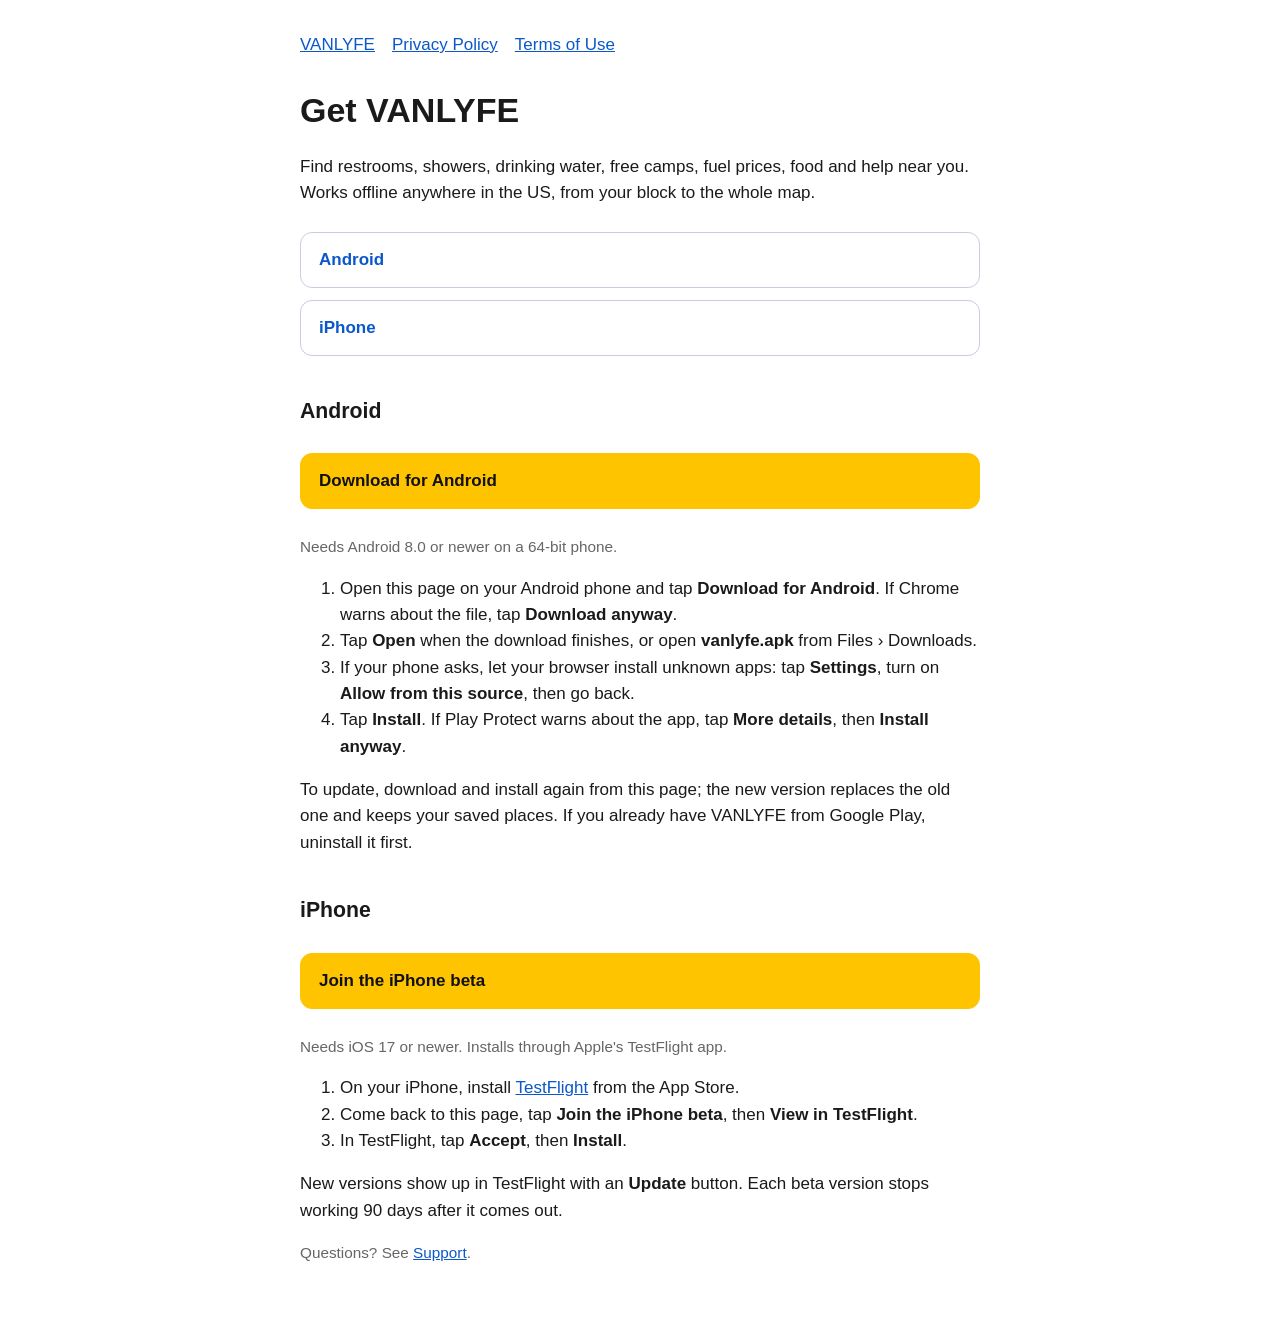
==== download.html @ e361a7fa "site" ====
<!doctype html>
<html lang="en">
<head>
<meta charset="utf-8">
<meta name="viewport" content="width=device-width, initial-scale=1">
<title>Get VANLYFE</title>
<style>
body { font: 17px/1.55 -apple-system, BlinkMacSystemFont, "Segoe UI", Roboto, Helvetica, Arial, sans-serif; color: #1a1a1a; background: #fff; max-width: 680px; margin: 0 auto; padding: 32px 20px 64px; }
h1 { font-size: 2em; margin: 0 0 .4em; }
h2 { font-size: 1.25em; margin: 1.8em 0 .4em; }
a { color: #0a58ca; }
nav { margin-bottom: 1.5em; }
nav a { margin-right: 1em; }
.muted { color: #666; font-size: .9em; }
.links { display: grid; gap: 12px; margin: 1.5em 0; }
.links a { display: block; padding: 14px 18px; border: 1px solid #ccd; border-radius: 12px; text-decoration: none; font-weight: 600; }
.links a.primary { background: #ffc400; border-color: #ffc400; color: #111; }
</style>
</head>
<body>
<nav><a href="./">VANLYFE</a><a href="privacy.html">Privacy Policy</a><a href="terms.html">Terms of Use</a></nav>
<h1>Get VANLYFE</h1>
<p>Find restrooms, showers, drinking water, free camps, fuel prices, food and help near you. Works offline anywhere in the US, from your block to the whole map.</p>
<div class="links">
  <a href="#android">Android</a>
  <a href="#iphone">iPhone</a>
</div>

<h2 id="android">Android</h2>
<div class="links">
  <a class="primary" href="https://github.com/kevinpostal/vanlife-site/releases/latest/download/vanlyfe.apk">Download for Android</a>
</div>
<p class="muted">Needs Android 8.0 or newer on a 64-bit phone.</p>
<ol>
<li>Open this page on your Android phone and tap <b>Download for Android</b>. If Chrome warns about the file, tap <b>Download anyway</b>.</li>
<li>Tap <b>Open</b> when the download finishes, or open <b>vanlyfe.apk</b> from Files › Downloads.</li>
<li>If your phone asks, let your browser install unknown apps: tap <b>Settings</b>, turn on <b>Allow from this source</b>, then go back.</li>
<li>Tap <b>Install</b>. If Play Protect warns about the app, tap <b>More details</b>, then <b>Install anyway</b>.</li>
</ol>
<p>To update, download and install again from this page; the new version replaces the old one and keeps your saved places. If you already have VANLYFE from Google Play, uninstall it first.</p>

<h2 id="iphone">iPhone</h2>
<div class="links">
  <a class="primary" href="https://testflight.apple.com/join/y41WyMHg">Join the iPhone beta</a>
</div>
<p class="muted">Needs iOS 17 or newer. Installs through Apple's TestFlight app.</p>
<ol>
<li>On your iPhone, install <a href="https://apps.apple.com/app/testflight/id899247664">TestFlight</a> from the App Store.</li>
<li>Come back to this page, tap <b>Join the iPhone beta</b>, then <b>View in TestFlight</b>.</li>
<li>In TestFlight, tap <b>Accept</b>, then <b>Install</b>.</li>
</ol>
<p>New versions show up in TestFlight with an <b>Update</b> button. Each beta version stops working 90 days after it comes out.</p>

<p class="muted">Questions? See <a href="support.html">Support</a>.</p>
</body>
</html>
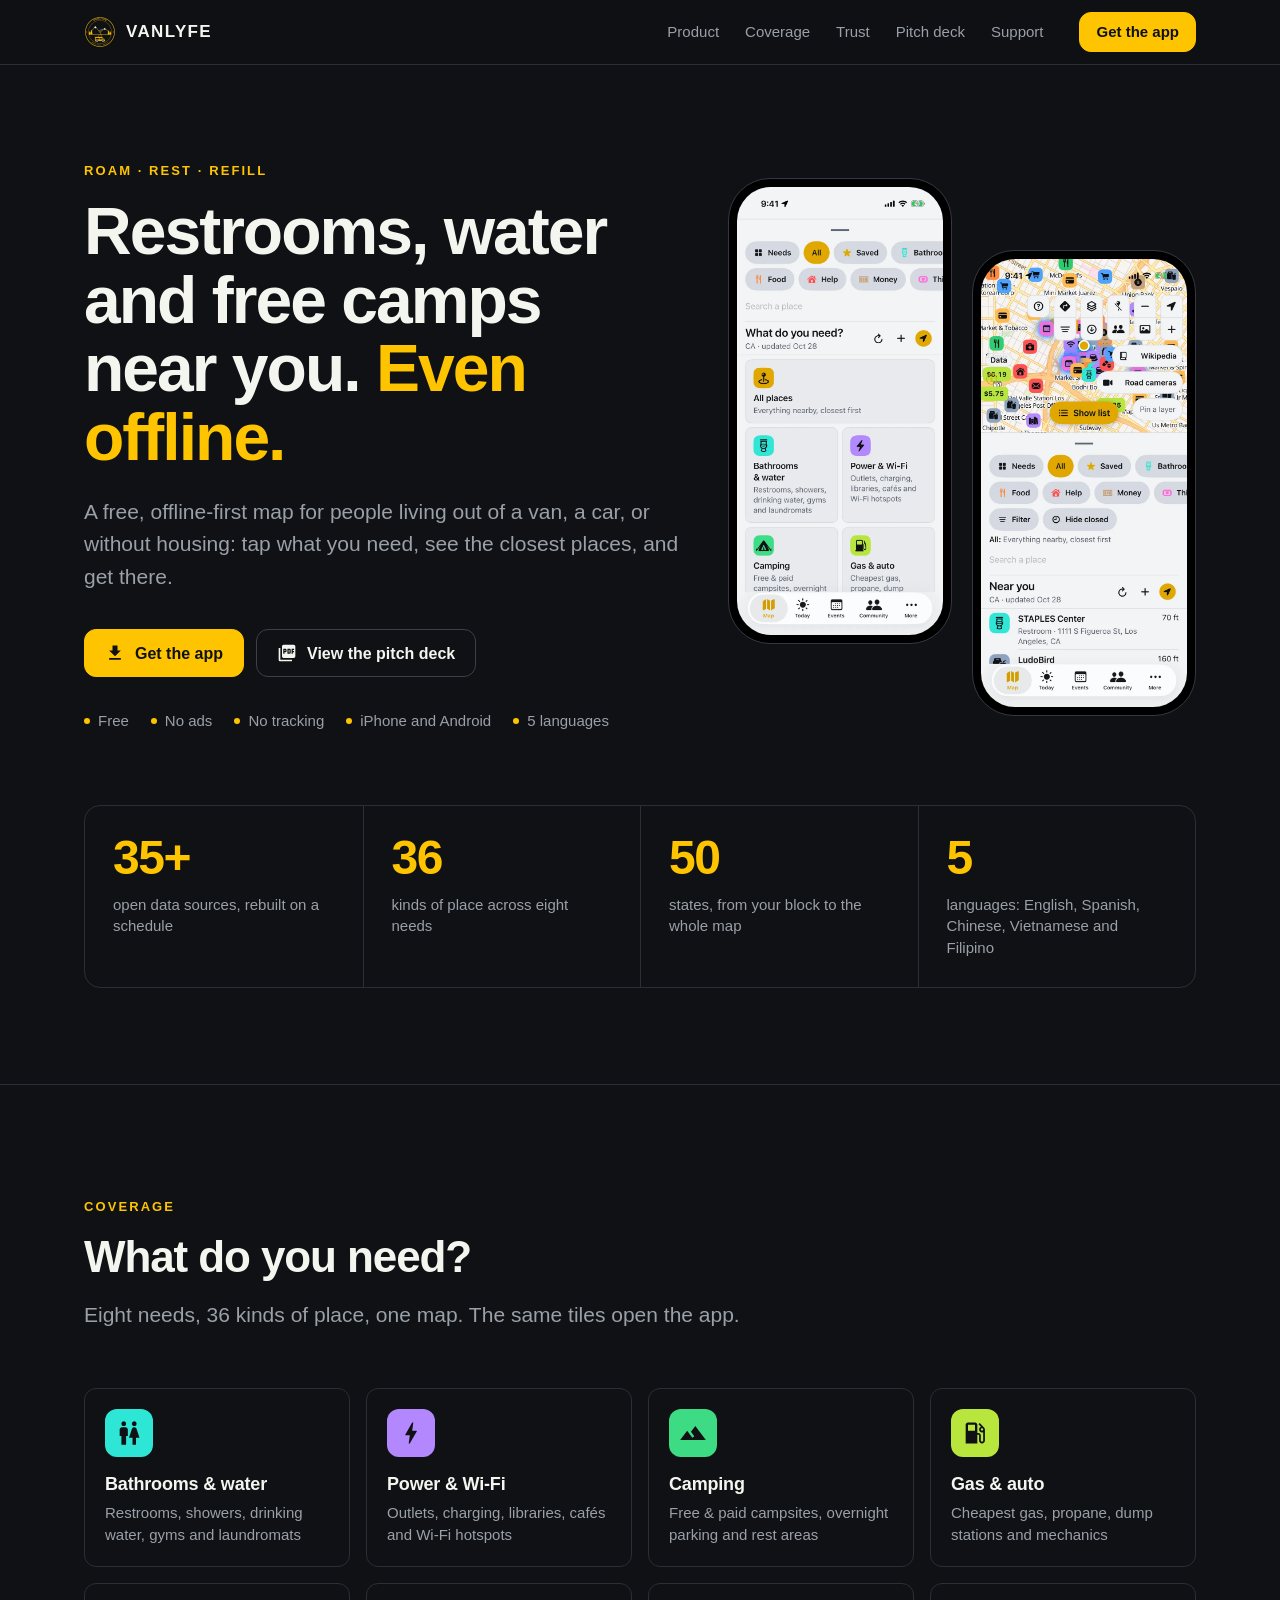
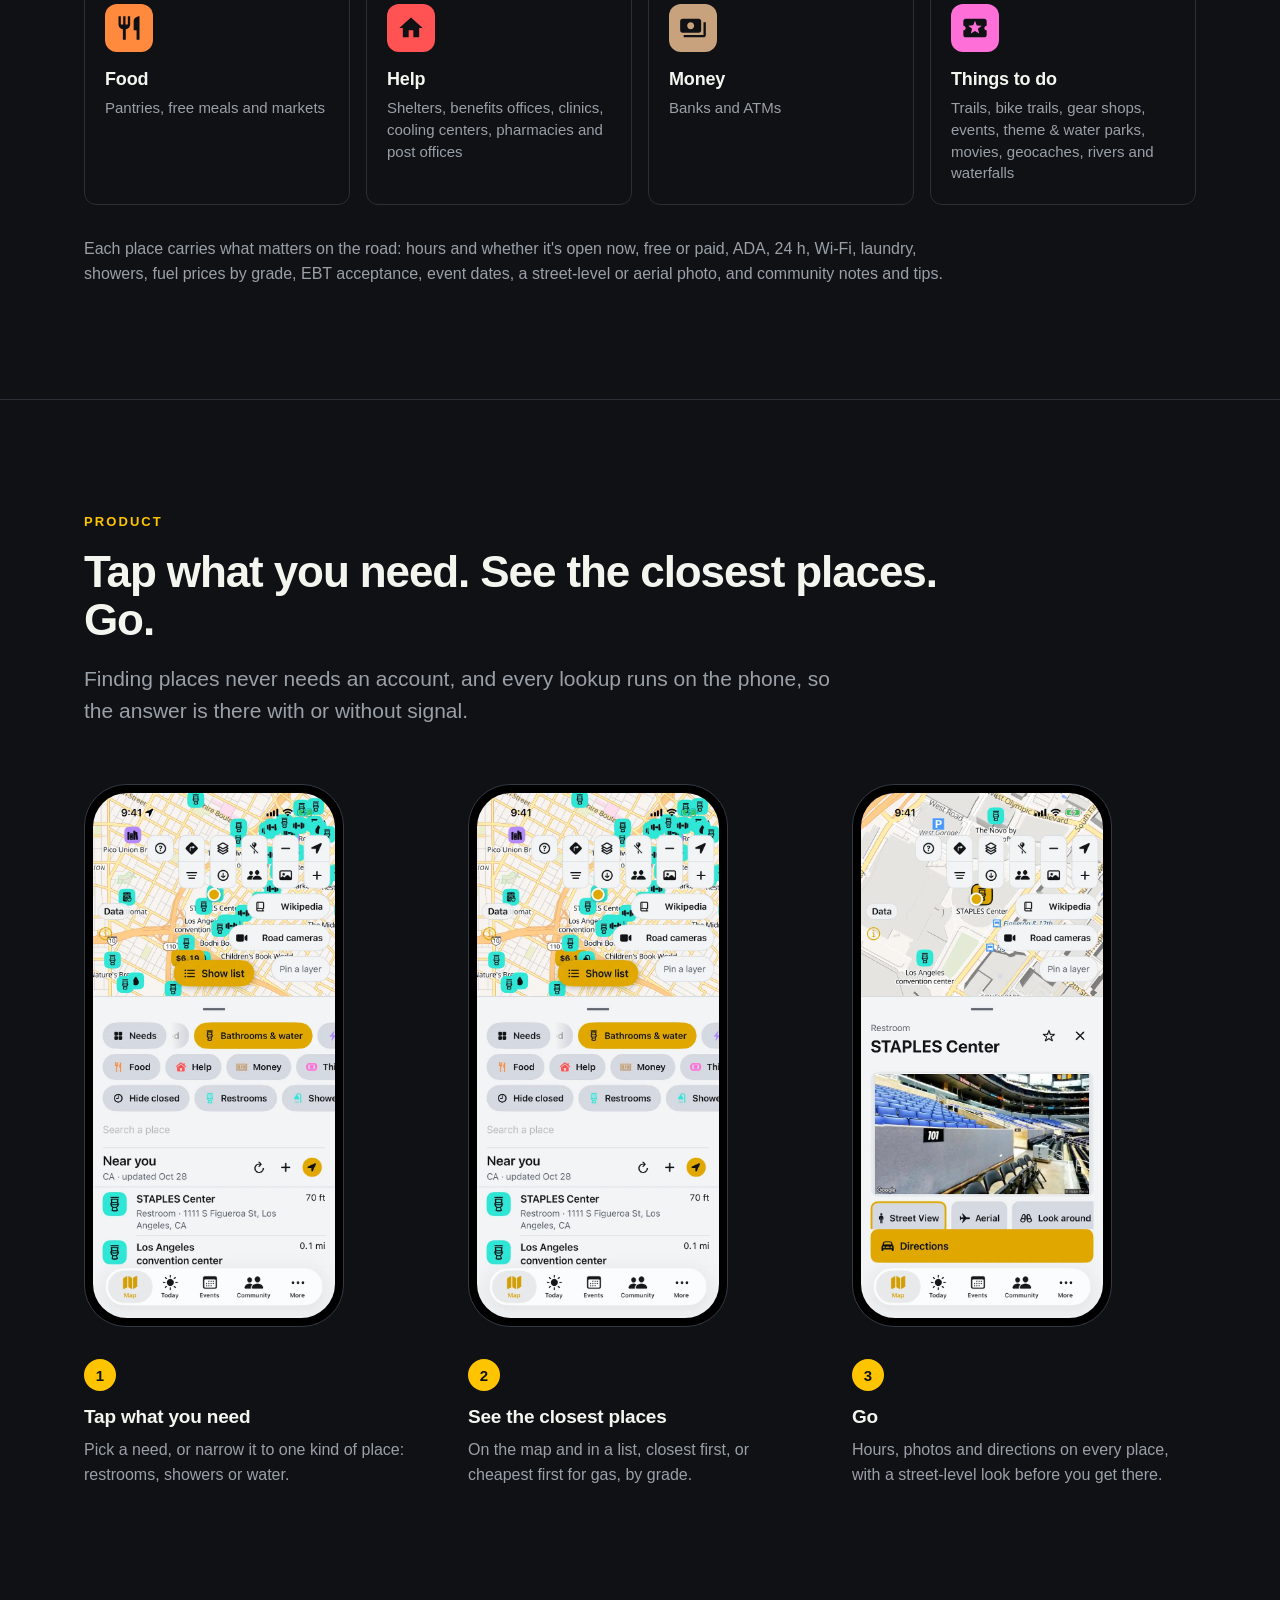
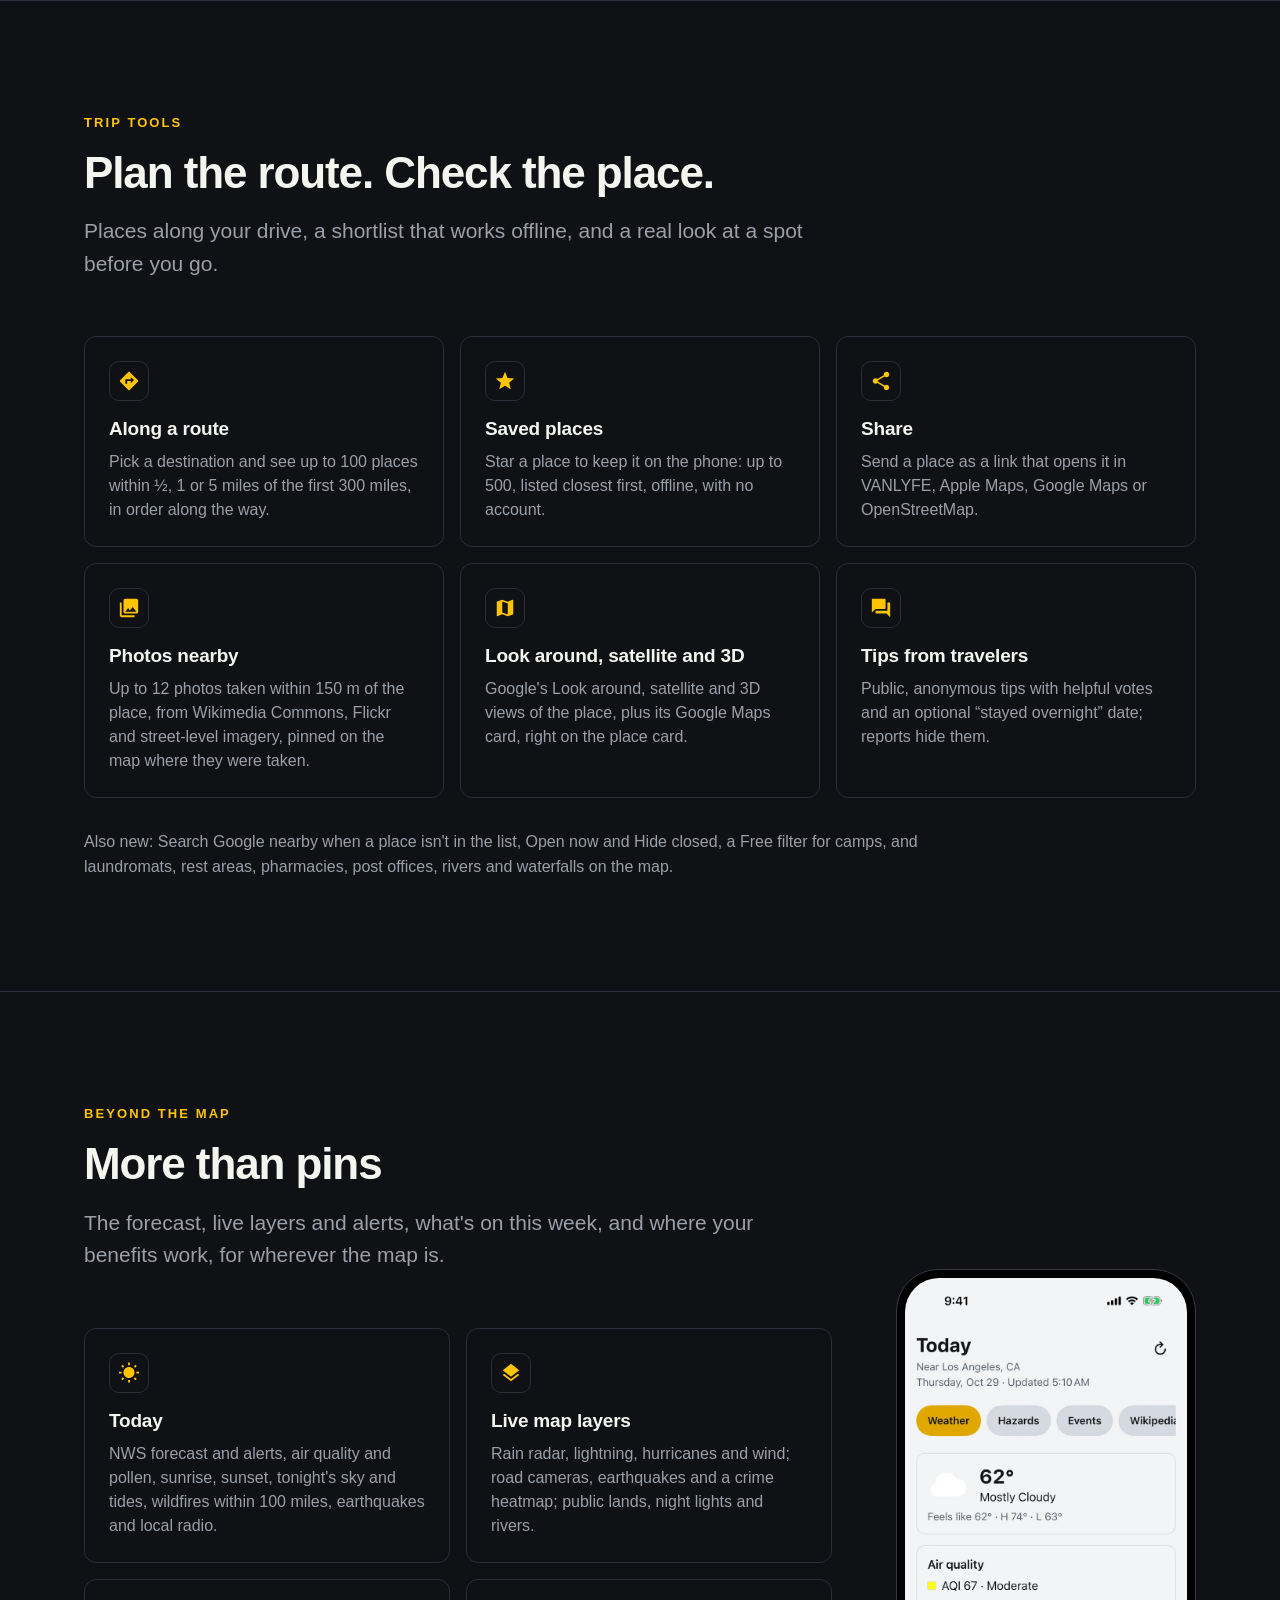
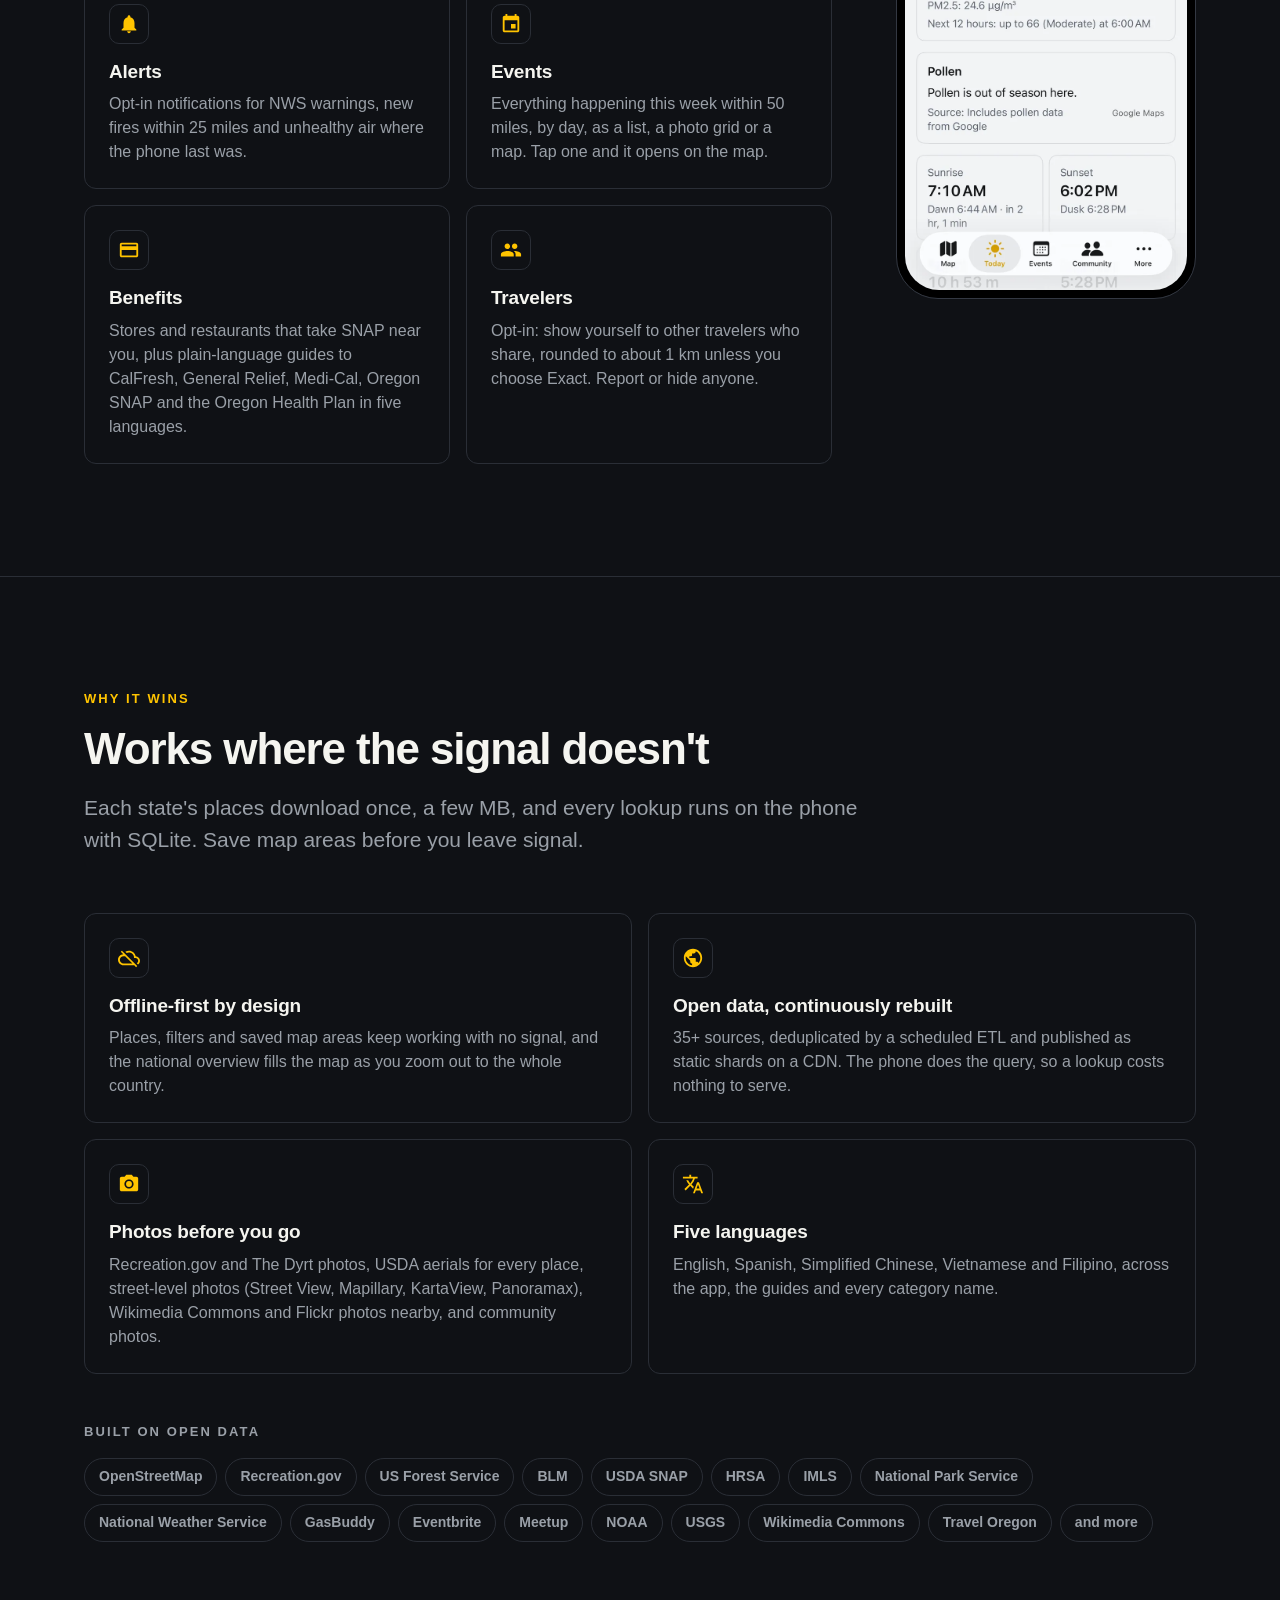
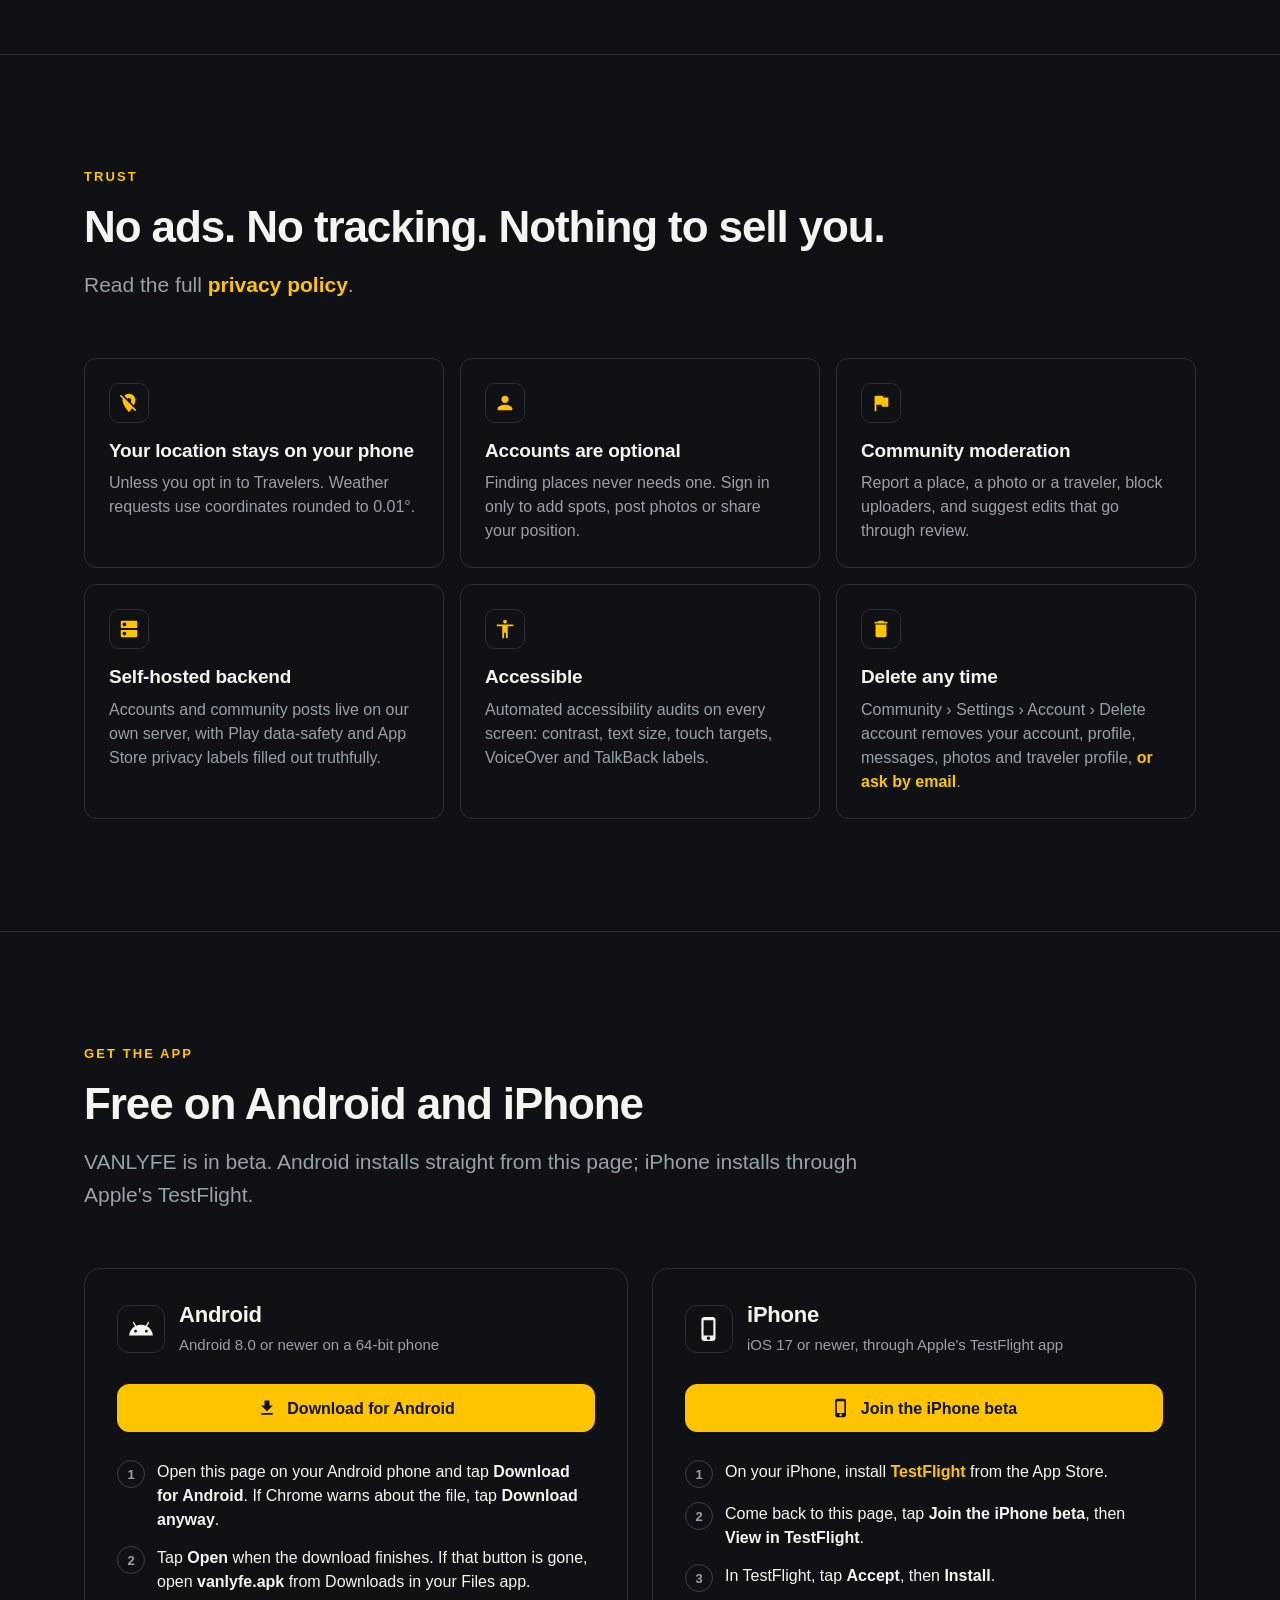
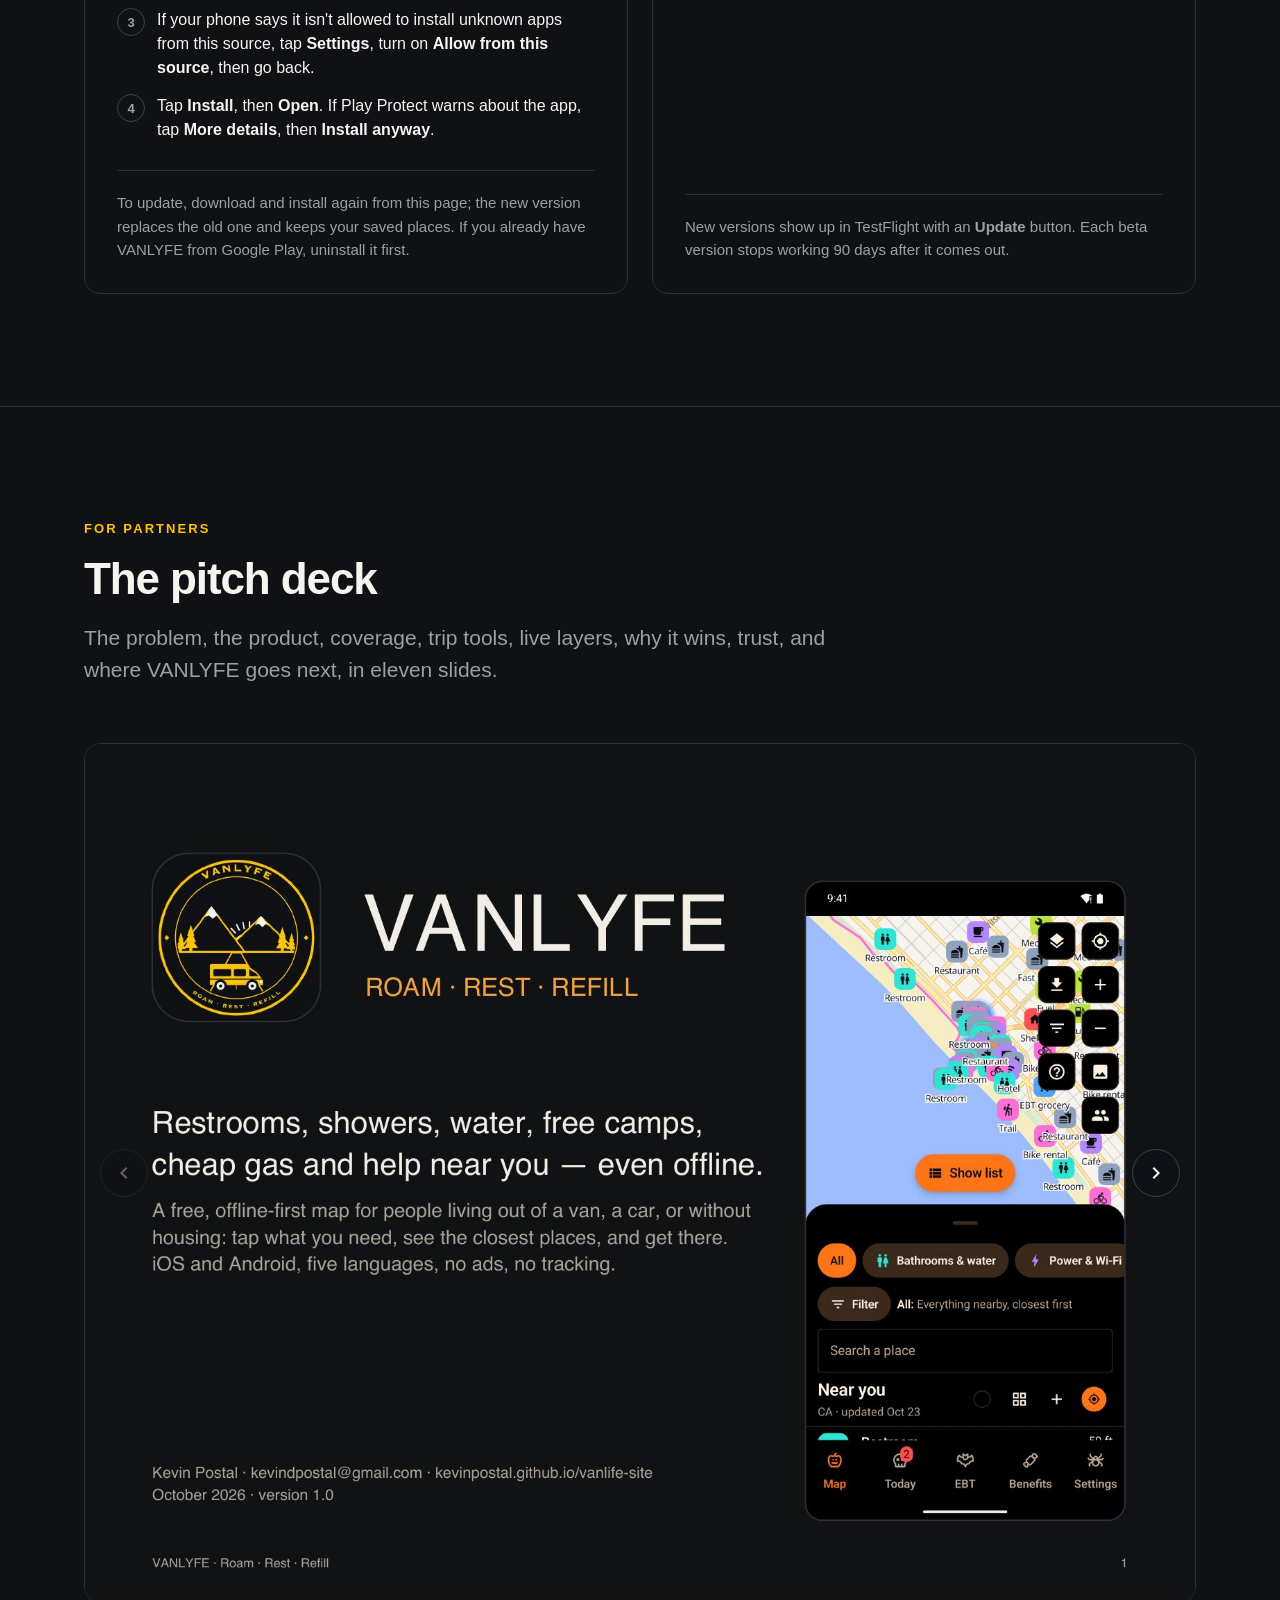
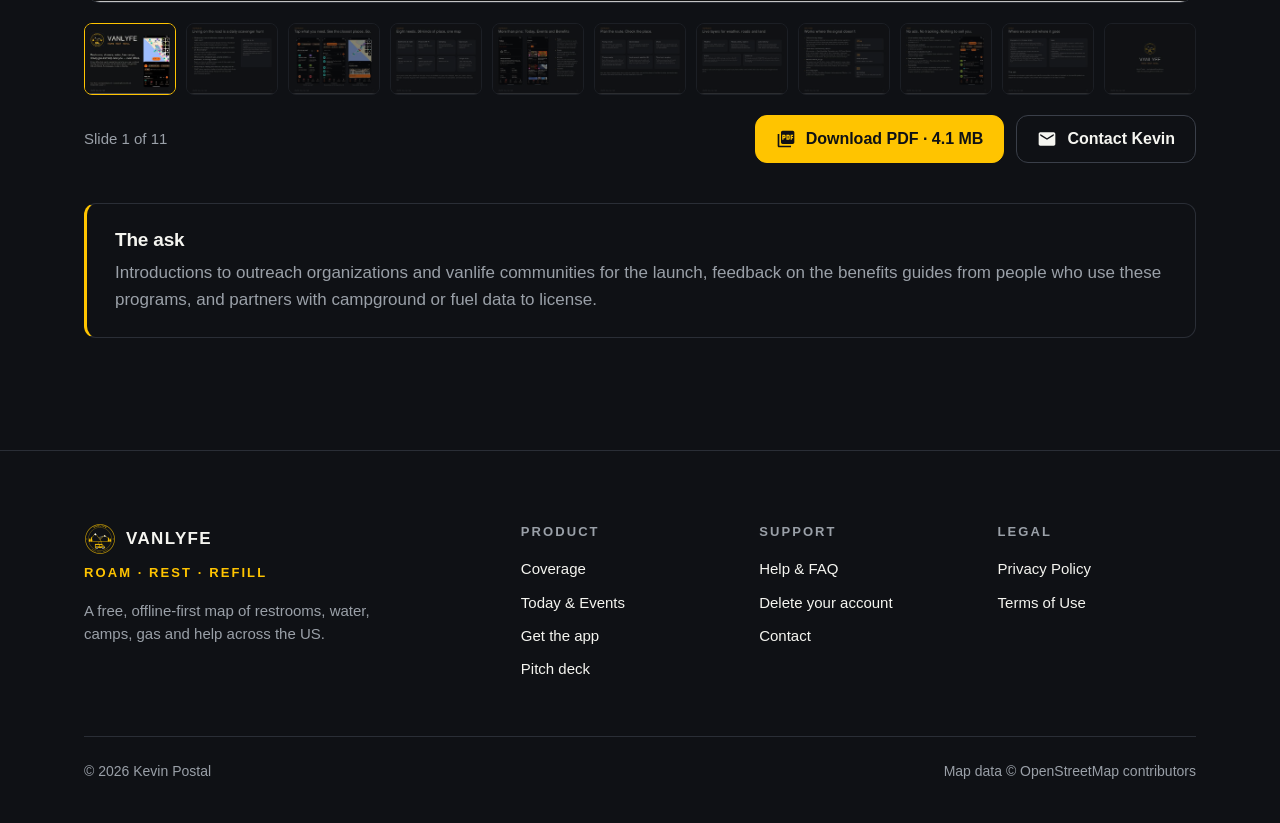
==== commit 8516c30f: "site" ====
--- a/download.html
+++ b/download.html
@@ -4,53 +4,21 @@
 <meta charset="utf-8">
 <meta name="viewport" content="width=device-width, initial-scale=1">
 <title>Get VANLYFE</title>
-<style>
-body { font: 17px/1.55 -apple-system, BlinkMacSystemFont, "Segoe UI", Roboto, Helvetica, Arial, sans-serif; color: #1a1a1a; background: #fff; max-width: 680px; margin: 0 auto; padding: 32px 20px 64px; }
-h1 { font-size: 2em; margin: 0 0 .4em; }
-h2 { font-size: 1.25em; margin: 1.8em 0 .4em; }
-a { color: #0a58ca; }
-nav { margin-bottom: 1.5em; }
-nav a { margin-right: 1em; }
-.muted { color: #666; font-size: .9em; }
-.links { display: grid; gap: 12px; margin: 1.5em 0; }
-.links a { display: block; padding: 14px 18px; border: 1px solid #ccd; border-radius: 12px; text-decoration: none; font-weight: 600; }
-.links a.primary { background: #ffc400; border-color: #ffc400; color: #111; }
-</style>
+<link rel="canonical" href="https://kevinpostal.github.io/vanlife-site/#download">
+<meta name="theme-color" content="#0f1115">
+<meta property="og:type" content="website">
+<meta property="og:site_name" content="VANLYFE">
+<meta property="og:title" content="Get VANLYFE · Roam · Rest · Refill">
+<meta property="og:description" content="Restrooms, showers, water, free camps, cheap gas and help near you, even offline. Free on iPhone and Android.">
+<meta property="og:url" content="https://kevinpostal.github.io/vanlife-site/#download">
+<meta property="og:image" content="https://kevinpostal.github.io/vanlife-site/assets/gen/og.jpg">
+<meta property="og:image:width" content="1200">
+<meta property="og:image:height" content="630">
+<meta name="twitter:card" content="summary_large_image">
+<meta http-equiv="refresh" content="0; url=./#download">
+<script>location.replace("./" + (location.hash || "#download"));</script>
 </head>
-<body>
-<nav><a href="./">VANLYFE</a><a href="privacy.html">Privacy Policy</a><a href="terms.html">Terms of Use</a></nav>
-<h1>Get VANLYFE</h1>
-<p>Find restrooms, showers, drinking water, free camps, fuel prices, food and help near you. Works offline anywhere in the US, from your block to the whole map.</p>
-<div class="links">
-  <a href="#android">Android</a>
-  <a href="#iphone">iPhone</a>
-</div>
-
-<h2 id="android">Android</h2>
-<div class="links">
-  <a class="primary" href="https://github.com/kevinpostal/vanlife-site/releases/latest/download/vanlyfe.apk">Download for Android</a>
-</div>
-<p class="muted">Needs Android 8.0 or newer on a 64-bit phone.</p>
-<ol>
-<li>Open this page on your Android phone and tap <b>Download for Android</b>. If Chrome warns about the file, tap <b>Download anyway</b>.</li>
-<li>Tap <b>Open</b> when the download finishes, or open <b>vanlyfe.apk</b> from Files › Downloads.</li>
-<li>If your phone asks, let your browser install unknown apps: tap <b>Settings</b>, turn on <b>Allow from this source</b>, then go back.</li>
-<li>Tap <b>Install</b>. If Play Protect warns about the app, tap <b>More details</b>, then <b>Install anyway</b>.</li>
-</ol>
-<p>To update, download and install again from this page; the new version replaces the old one and keeps your saved places. If you already have VANLYFE from Google Play, uninstall it first.</p>
-
-<h2 id="iphone">iPhone</h2>
-<div class="links">
-  <a class="primary" href="https://testflight.apple.com/join/y41WyMHg">Join the iPhone beta</a>
-</div>
-<p class="muted">Needs iOS 17 or newer. Installs through Apple's TestFlight app.</p>
-<ol>
-<li>On your iPhone, install <a href="https://apps.apple.com/app/testflight/id899247664">TestFlight</a> from the App Store.</li>
-<li>Come back to this page, tap <b>Join the iPhone beta</b>, then <b>View in TestFlight</b>.</li>
-<li>In TestFlight, tap <b>Accept</b>, then <b>Install</b>.</li>
-</ol>
-<p>New versions show up in TestFlight with an <b>Update</b> button. Each beta version stops working 90 days after it comes out.</p>
-
-<p class="muted">Questions? See <a href="support.html">Support</a>.</p>
+<body style="background:#0f1115;color:#f5f5f0;font-family:sans-serif">
+<p><a href="./#download" style="color:#ffc400">Get VANLYFE</a></p>
 </body>
 </html>
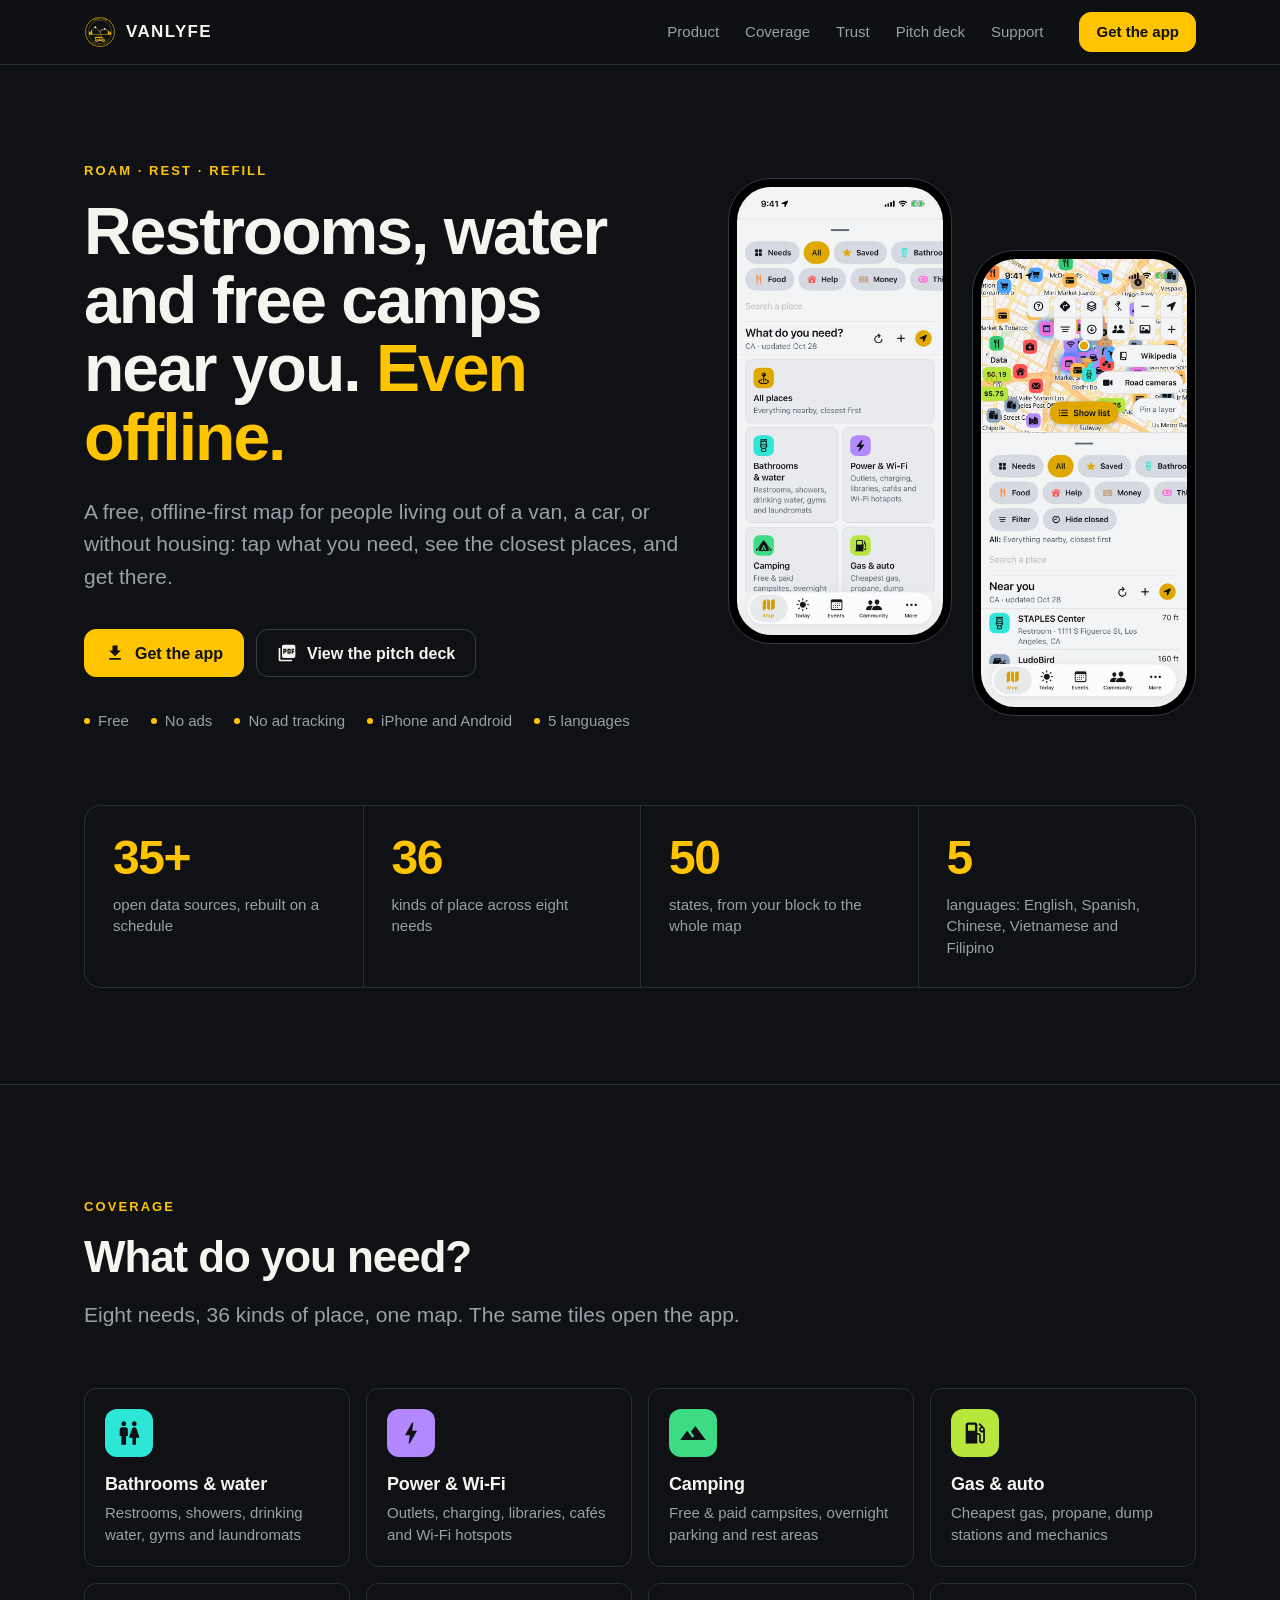
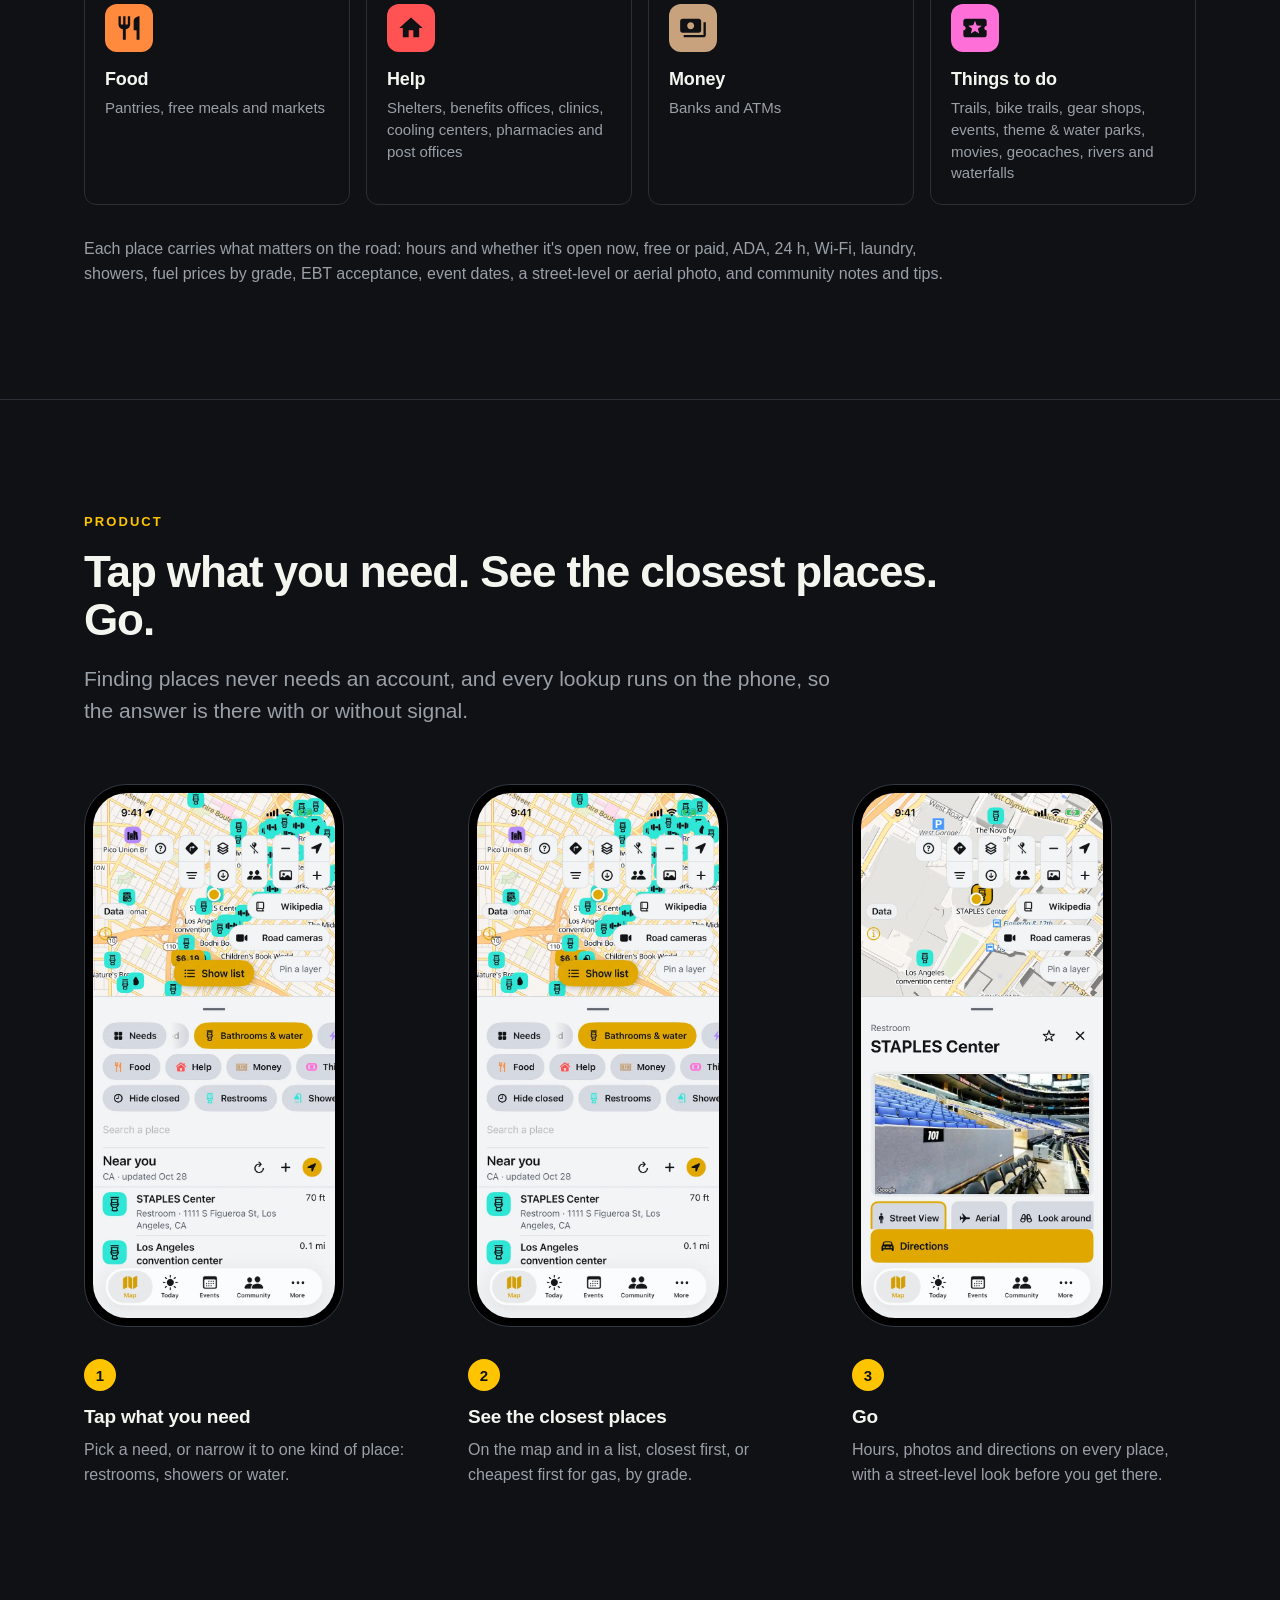
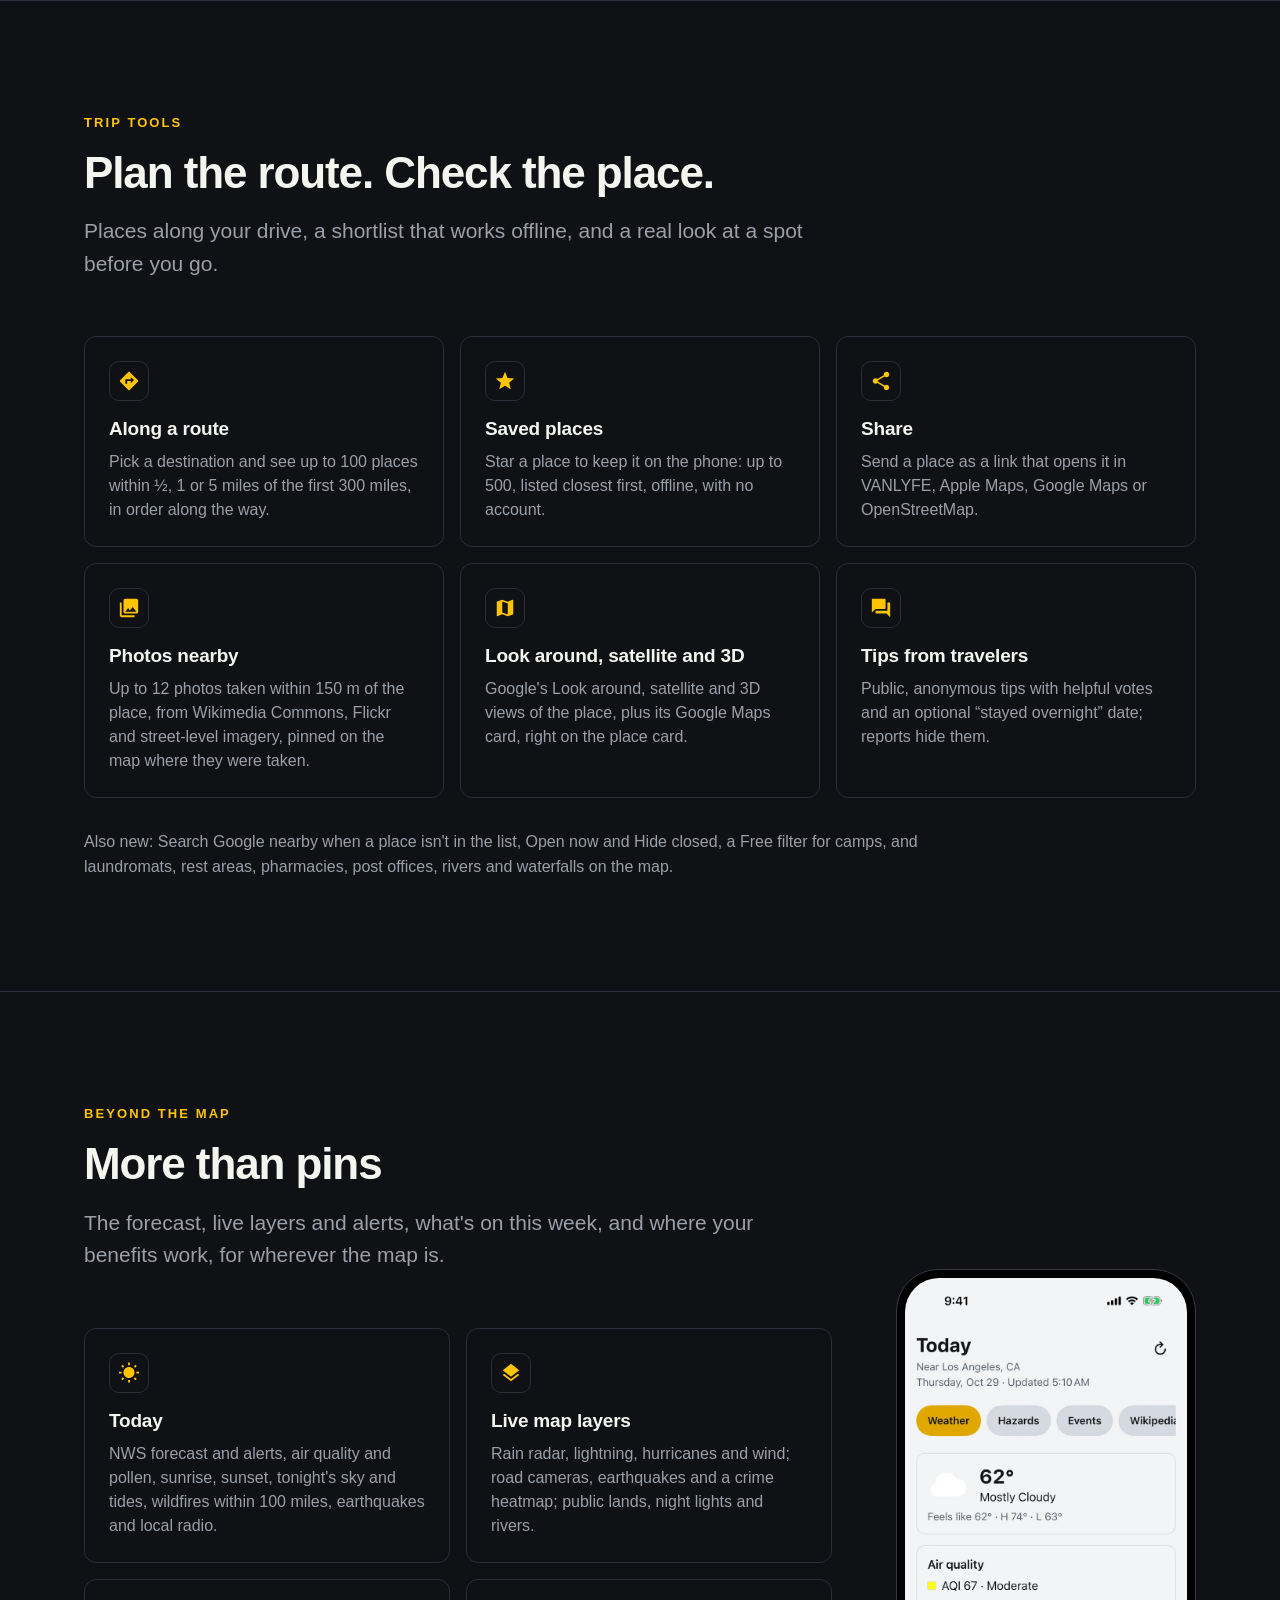
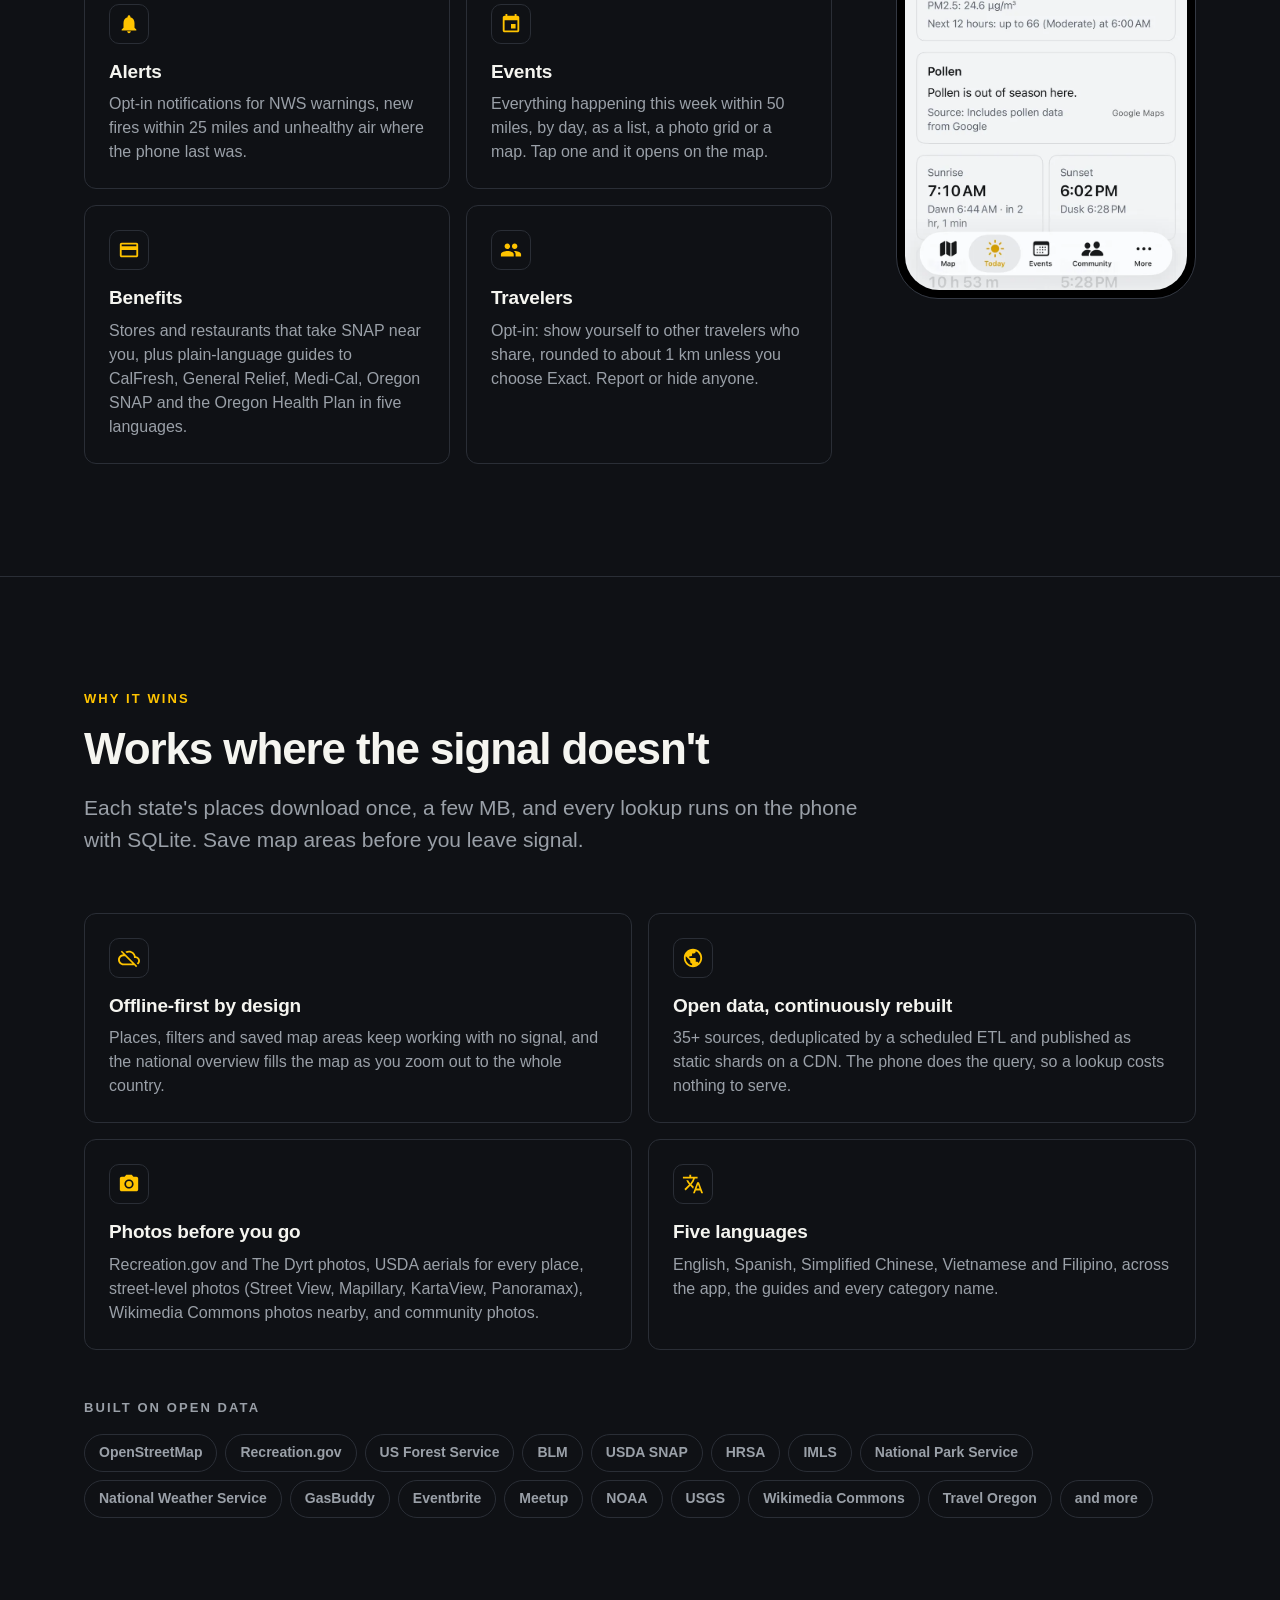
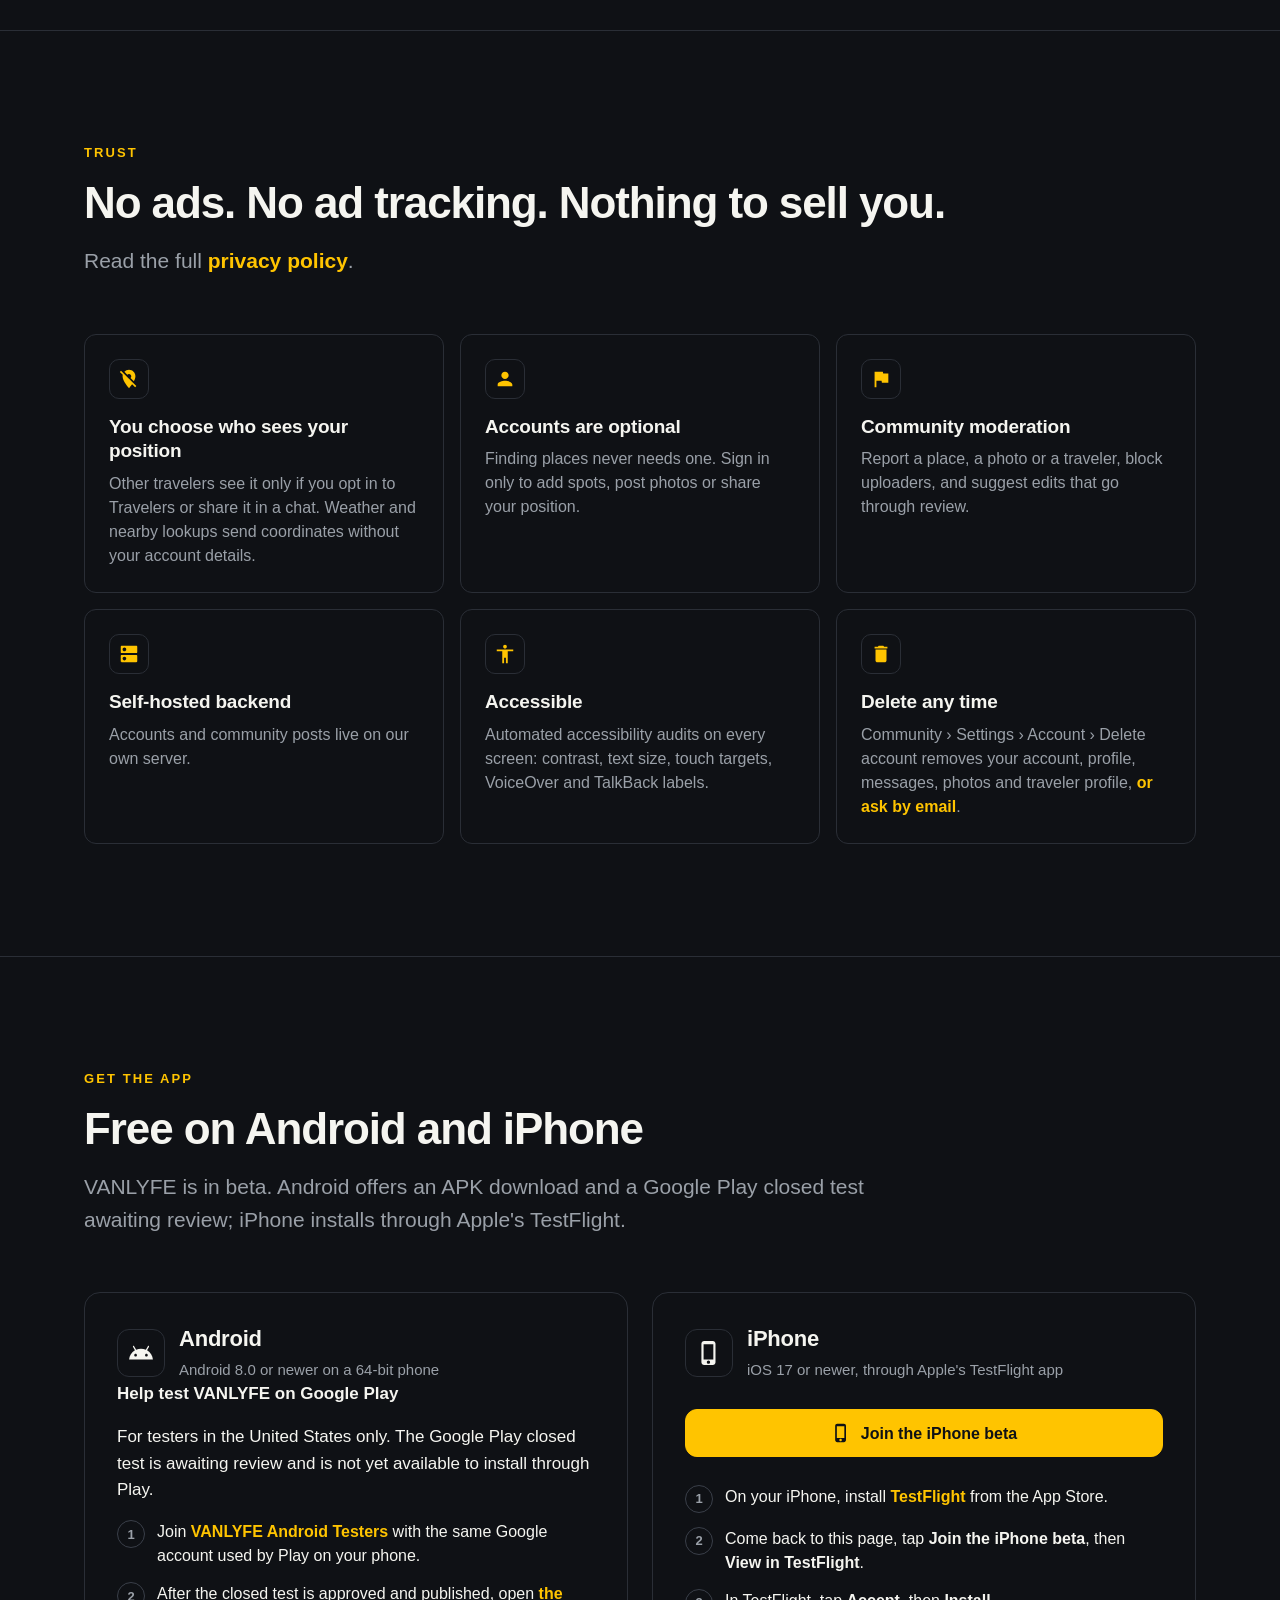
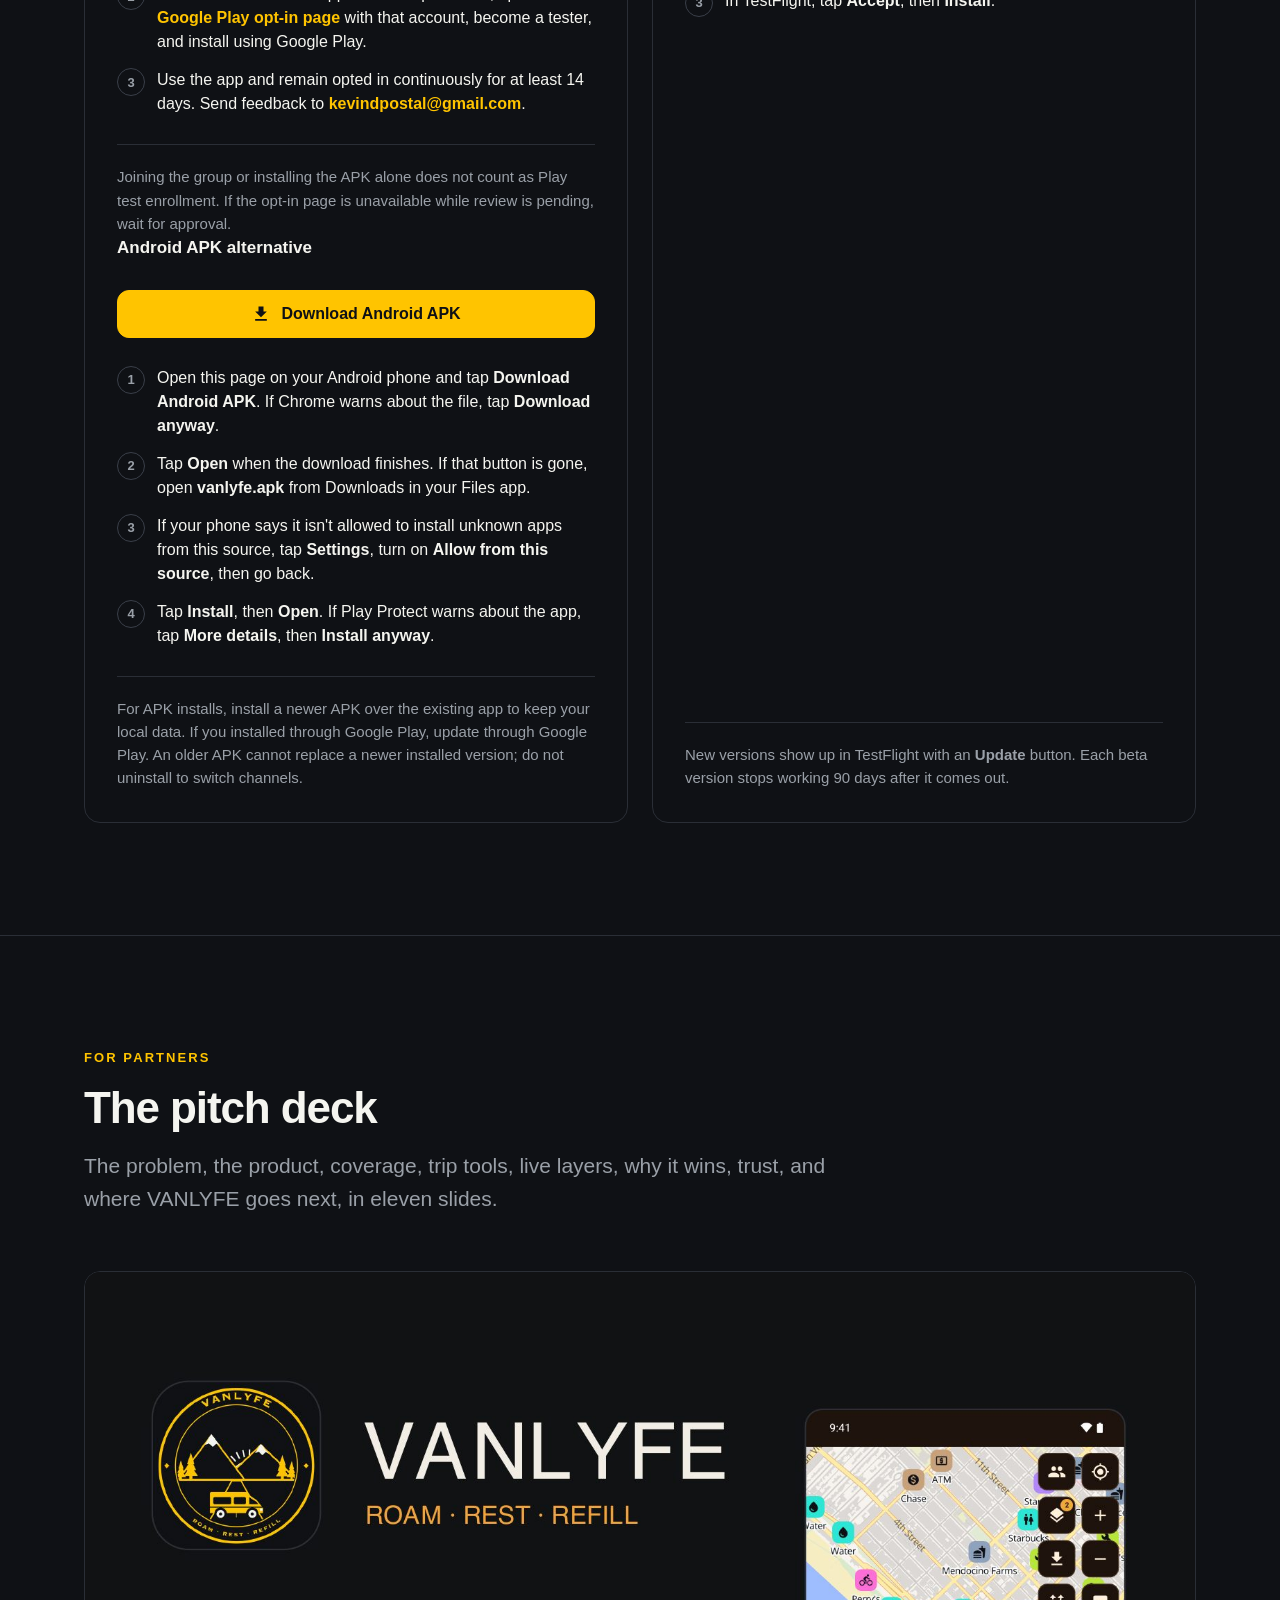
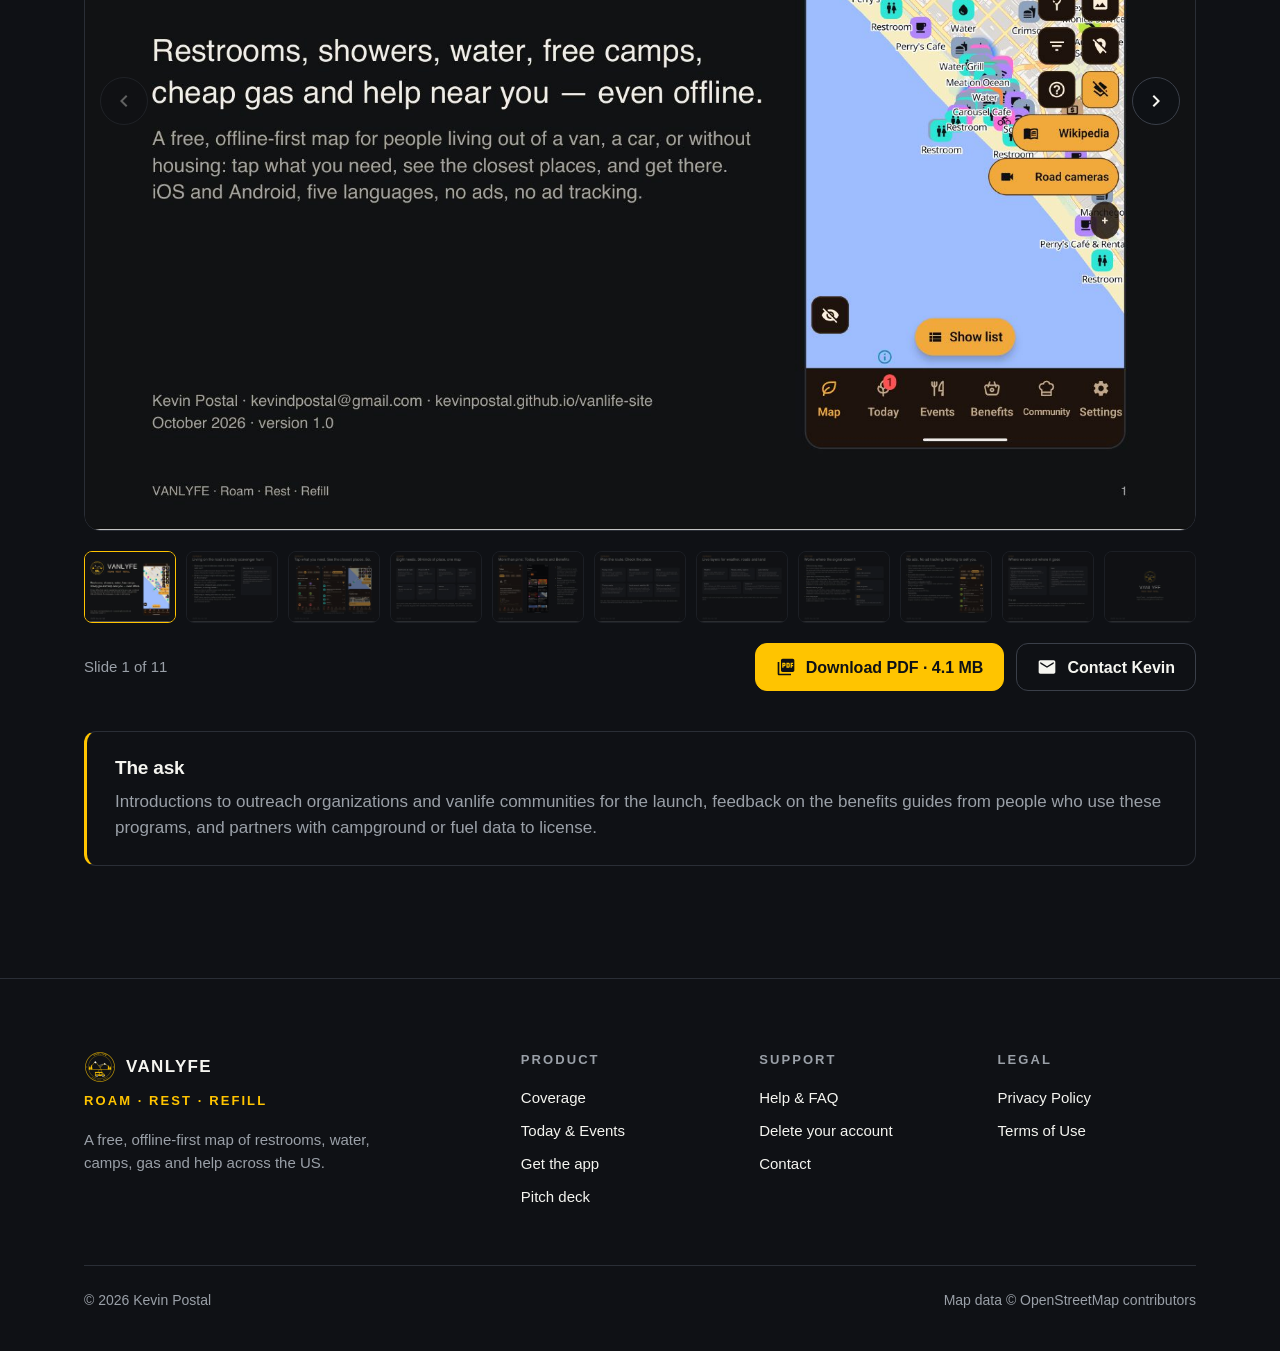
==== commit cb630701: "Clarify beta channels and Android closed-test enrollment" ====
--- a/download.html
+++ b/download.html
@@ -9,7 +9,7 @@
 <meta property="og:type" content="website">
 <meta property="og:site_name" content="VANLYFE">
 <meta property="og:title" content="Get VANLYFE · Roam · Rest · Refill">
-<meta property="og:description" content="Restrooms, showers, water, free camps, cheap gas and help near you, even offline. Free on iPhone and Android.">
+<meta property="og:description" content="Restrooms, showers, water, free camps, cheap gas and help near you, even offline. Free beta: Android APK and iPhone TestFlight.">
 <meta property="og:url" content="https://kevinpostal.github.io/vanlife-site/#download">
 <meta property="og:image" content="https://kevinpostal.github.io/vanlife-site/assets/gen/og.jpg">
 <meta property="og:image:width" content="1200">
